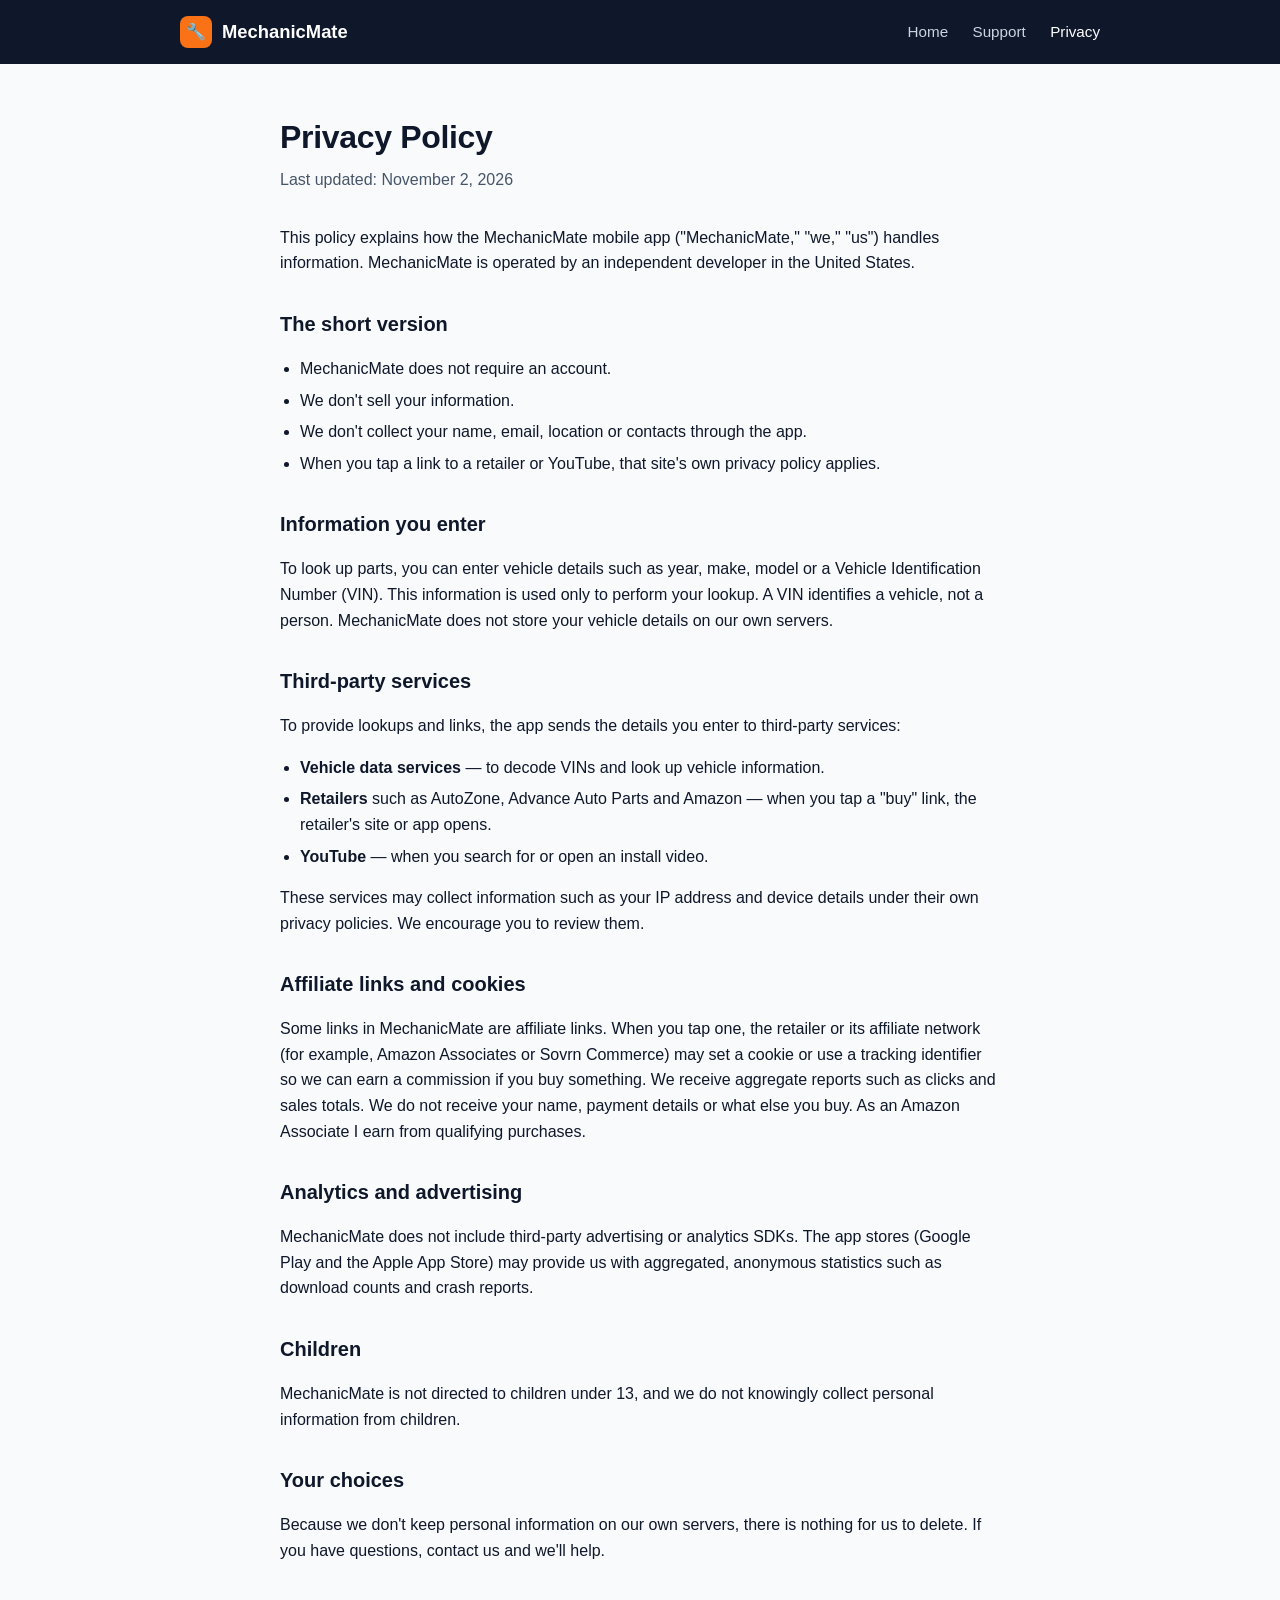
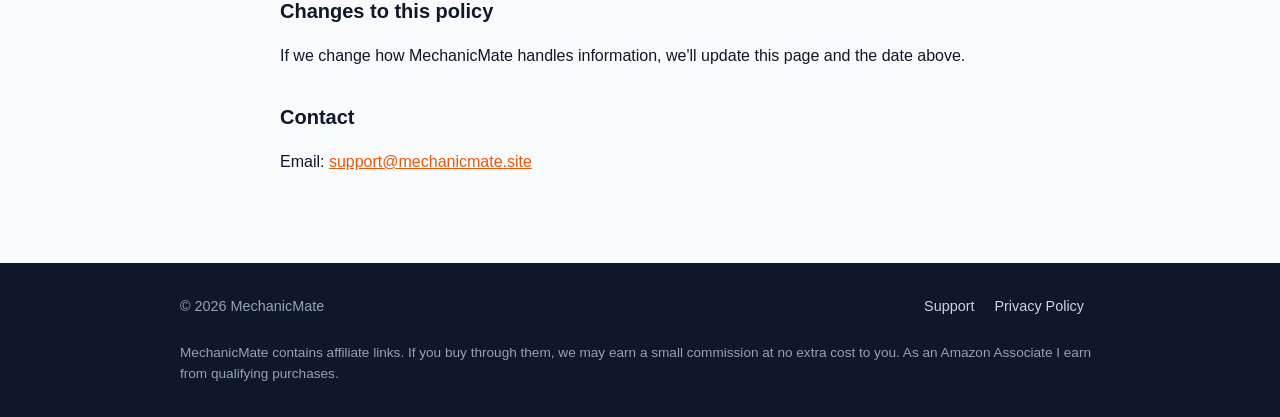
==== privacy.html @ b56219b1 "MechanicMate website: home, privacy policy, support page Co-Authored-By: Claude Opus 5.5 <noreply@an" ====
<!doctype html>
<html lang="en">
<head>
  <meta charset="utf-8">
  <meta name="viewport" content="width=device-width, initial-scale=1">
  <title>Privacy Policy — MechanicMate</title>
  <meta name="description" content="How MechanicMate handles your information.">
  <link rel="stylesheet" href="styles.css">
</head>
<body>

<header class="site">
  <div class="wrap">
    <a class="brand" href="/"><span class="brand-mark">🔧</span>MechanicMate</a>
    <nav>
      <a href="/">Home</a>
      <a href="/support.html">Support</a>
      <a href="/privacy.html" aria-current="page">Privacy</a>
    </nav>
  </div>
</header>

<main class="doc">
  <div class="wrap">
    <h1>Privacy Policy</h1>
    <p class="updated">Last updated: November 2, 2026</p>

    <p>This policy explains how the MechanicMate mobile app ("MechanicMate," "we," "us") handles information. MechanicMate is operated by an independent developer in the United States.</p>

    <h2>The short version</h2>
    <ul>
      <li>MechanicMate does not require an account.</li>
      <li>We don't sell your information.</li>
      <li>We don't collect your name, email, location or contacts through the app.</li>
      <li>When you tap a link to a retailer or YouTube, that site's own privacy policy applies.</li>
    </ul>

    <h2>Information you enter</h2>
    <p>To look up parts, you can enter vehicle details such as year, make, model or a Vehicle Identification Number (VIN). This information is used only to perform your lookup. A VIN identifies a vehicle, not a person. MechanicMate does not store your vehicle details on our own servers.</p>

    <h2>Third-party services</h2>
    <p>To provide lookups and links, the app sends the details you enter to third-party services:</p>
    <ul>
      <li><strong>Vehicle data services</strong> — to decode VINs and look up vehicle information.</li>
      <li><strong>Retailers</strong> such as AutoZone, Advance Auto Parts and Amazon — when you tap a "buy" link, the retailer's site or app opens.</li>
      <li><strong>YouTube</strong> — when you search for or open an install video.</li>
    </ul>
    <p>These services may collect information such as your IP address and device details under their own privacy policies. We encourage you to review them.</p>

    <h2>Affiliate links and cookies</h2>
    <p>Some links in MechanicMate are affiliate links. When you tap one, the retailer or its affiliate network (for example, Amazon Associates or Sovrn Commerce) may set a cookie or use a tracking identifier so we can earn a commission if you buy something. We receive aggregate reports such as clicks and sales totals. We do not receive your name, payment details or what else you buy. As an Amazon Associate I earn from qualifying purchases.</p>

    <h2>Analytics and advertising</h2>
    <p>MechanicMate does not include third-party advertising or analytics SDKs. The app stores (Google Play and the Apple App Store) may provide us with aggregated, anonymous statistics such as download counts and crash reports.</p>

    <h2>Children</h2>
    <p>MechanicMate is not directed to children under 13, and we do not knowingly collect personal information from children.</p>

    <h2>Your choices</h2>
    <p>Because we don't keep personal information on our own servers, there is nothing for us to delete. If you have questions, contact us and we'll help.</p>

    <h2>Changes to this policy</h2>
    <p>If we change how MechanicMate handles information, we'll update this page and the date above.</p>

    <h2>Contact</h2>
    <p>Email: <a href="mailto:support@mechanicmate.site">support@mechanicmate.site</a></p>
  </div>
</main>

<footer class="site">
  <div class="wrap">
    <div>© 2026 MechanicMate</div>
    <div>
      <a href="/support.html">Support</a>
      <a href="/privacy.html">Privacy Policy</a>
    </div>
    <p class="disclosure">MechanicMate contains affiliate links. If you buy through them, we may earn a small commission at no extra cost to you. As an Amazon Associate I earn from qualifying purchases.</p>
  </div>
</footer>

</body>
</html>
---- styles.css ----
:root {
  --slate: #0F172A;
  --slate-2: #1E293B;
  --slate-3: #334155;
  --text: #0F172A;
  --muted: #475569;
  --bg: #F8FAFC;
  --card: #FFFFFF;
  --line: #E2E8F0;
  --accent: #F97316;
  --accent-dark: #EA580C;
}

* { box-sizing: border-box; }

html, body { margin: 0; padding: 0; }

body {
  font-family: -apple-system, BlinkMacSystemFont, "Segoe UI", Roboto, Helvetica, Arial, sans-serif;
  color: var(--text);
  background: var(--bg);
  line-height: 1.6;
  -webkit-font-smoothing: antialiased;
}

a { color: var(--accent-dark); }

.wrap { max-width: 960px; margin: 0 auto; padding: 0 20px; }

/* Header */
header.site {
  background: var(--slate);
  color: #fff;
}
header.site .wrap {
  display: flex;
  align-items: center;
  justify-content: space-between;
  height: 64px;
}
.brand {
  display: flex;
  align-items: center;
  gap: 10px;
  color: #fff;
  text-decoration: none;
  font-weight: 700;
  font-size: 1.15rem;
}
.brand-mark {
  width: 32px; height: 32px;
  border-radius: 8px;
  background: var(--accent);
  display: grid; place-items: center;
  font-size: 1rem;
}
nav a {
  color: #CBD5E1;
  text-decoration: none;
  margin-left: 20px;
  font-size: 0.95rem;
}
nav a:hover, nav a[aria-current="page"] { color: #fff; }

/* Hero */
.hero {
  background: linear-gradient(180deg, var(--slate) 0%, var(--slate-2) 100%);
  color: #fff;
  padding: 72px 0 88px;
  text-align: center;
}
.hero h1 {
  font-size: clamp(2rem, 5vw, 3rem);
  line-height: 1.15;
  margin: 0 0 16px;
  letter-spacing: -0.02em;
}
.hero p {
  color: #CBD5E1;
  font-size: 1.15rem;
  max-width: 620px;
  margin: 0 auto 32px;
}
.badges {
  display: flex;
  gap: 12px;
  justify-content: center;
  flex-wrap: wrap;
}
.btn {
  display: inline-block;
  padding: 13px 22px;
  border-radius: 10px;
  font-weight: 600;
  text-decoration: none;
  font-size: 1rem;
}
.btn-primary { background: var(--accent); color: #fff; }
.btn-primary:hover { background: var(--accent-dark); }
.btn-ghost {
  background: transparent;
  color: #fff;
  border: 1px solid var(--slate-3);
}
.btn-ghost span { color: #94A3B8; font-weight: 400; }

/* Sections */
section { padding: 64px 0; }
section h2 {
  font-size: 1.75rem;
  margin: 0 0 8px;
  text-align: center;
  letter-spacing: -0.01em;
}
.lead {
  text-align: center;
  color: var(--muted);
  max-width: 600px;
  margin: 0 auto 40px;
}

.grid {
  display: grid;
  grid-template-columns: repeat(auto-fit, minmax(240px, 1fr));
  gap: 20px;
}
.card {
  background: var(--card);
  border: 1px solid var(--line);
  border-radius: 14px;
  padding: 24px;
}
.card .icon { font-size: 1.6rem; margin-bottom: 8px; }
.card h3 { margin: 0 0 6px; font-size: 1.1rem; }
.card p { margin: 0; color: var(--muted); }

.steps { counter-reset: step; list-style: none; padding: 0; max-width: 620px; margin: 0 auto; }
.steps li {
  counter-increment: step;
  position: relative;
  padding: 0 0 22px 52px;
}
.steps li::before {
  content: counter(step);
  position: absolute; left: 0; top: 0;
  width: 34px; height: 34px;
  border-radius: 50%;
  background: var(--slate);
  color: #fff;
  display: grid; place-items: center;
  font-weight: 700;
}
.steps strong { display: block; }
.steps span { color: var(--muted); }

.alt { background: #fff; border-top: 1px solid var(--line); border-bottom: 1px solid var(--line); }

.note {
  background: #FFF7ED;
  border: 1px solid #FED7AA;
  border-radius: 12px;
  padding: 18px 20px;
  color: #7C2D12;
  max-width: 720px;
  margin: 0 auto;
}

/* Document pages (privacy, support) */
.doc { padding: 48px 0 72px; }
.doc .wrap { max-width: 760px; }
.doc h1 { font-size: 2rem; margin: 0 0 4px; letter-spacing: -0.01em; }
.doc .updated { color: var(--muted); margin: 0 0 32px; }
.doc h2 { font-size: 1.25rem; margin: 32px 0 8px; text-align: left; }
.doc ul { padding-left: 20px; }
.doc li { margin-bottom: 6px; }

details {
  background: var(--card);
  border: 1px solid var(--line);
  border-radius: 12px;
  padding: 16px 20px;
  margin-bottom: 12px;
}
summary { font-weight: 600; cursor: pointer; }
details p { color: var(--muted); margin: 10px 0 0; }

/* Footer */
footer.site {
  background: var(--slate);
  color: #94A3B8;
  padding: 32px 0;
  font-size: 0.9rem;
}
footer.site .wrap { display: flex; flex-wrap: wrap; gap: 16px; justify-content: space-between; }
footer.site a { color: #CBD5E1; text-decoration: none; margin-right: 16px; }
footer.site a:hover { color: #fff; }
.disclosure { width: 100%; margin: 8px 0 0; font-size: 0.85rem; }

@media (max-width: 560px) {
  nav a { margin-left: 14px; font-size: 0.9rem; }
  .hero { padding: 56px 0 64px; }
  section { padding: 48px 0; }
}
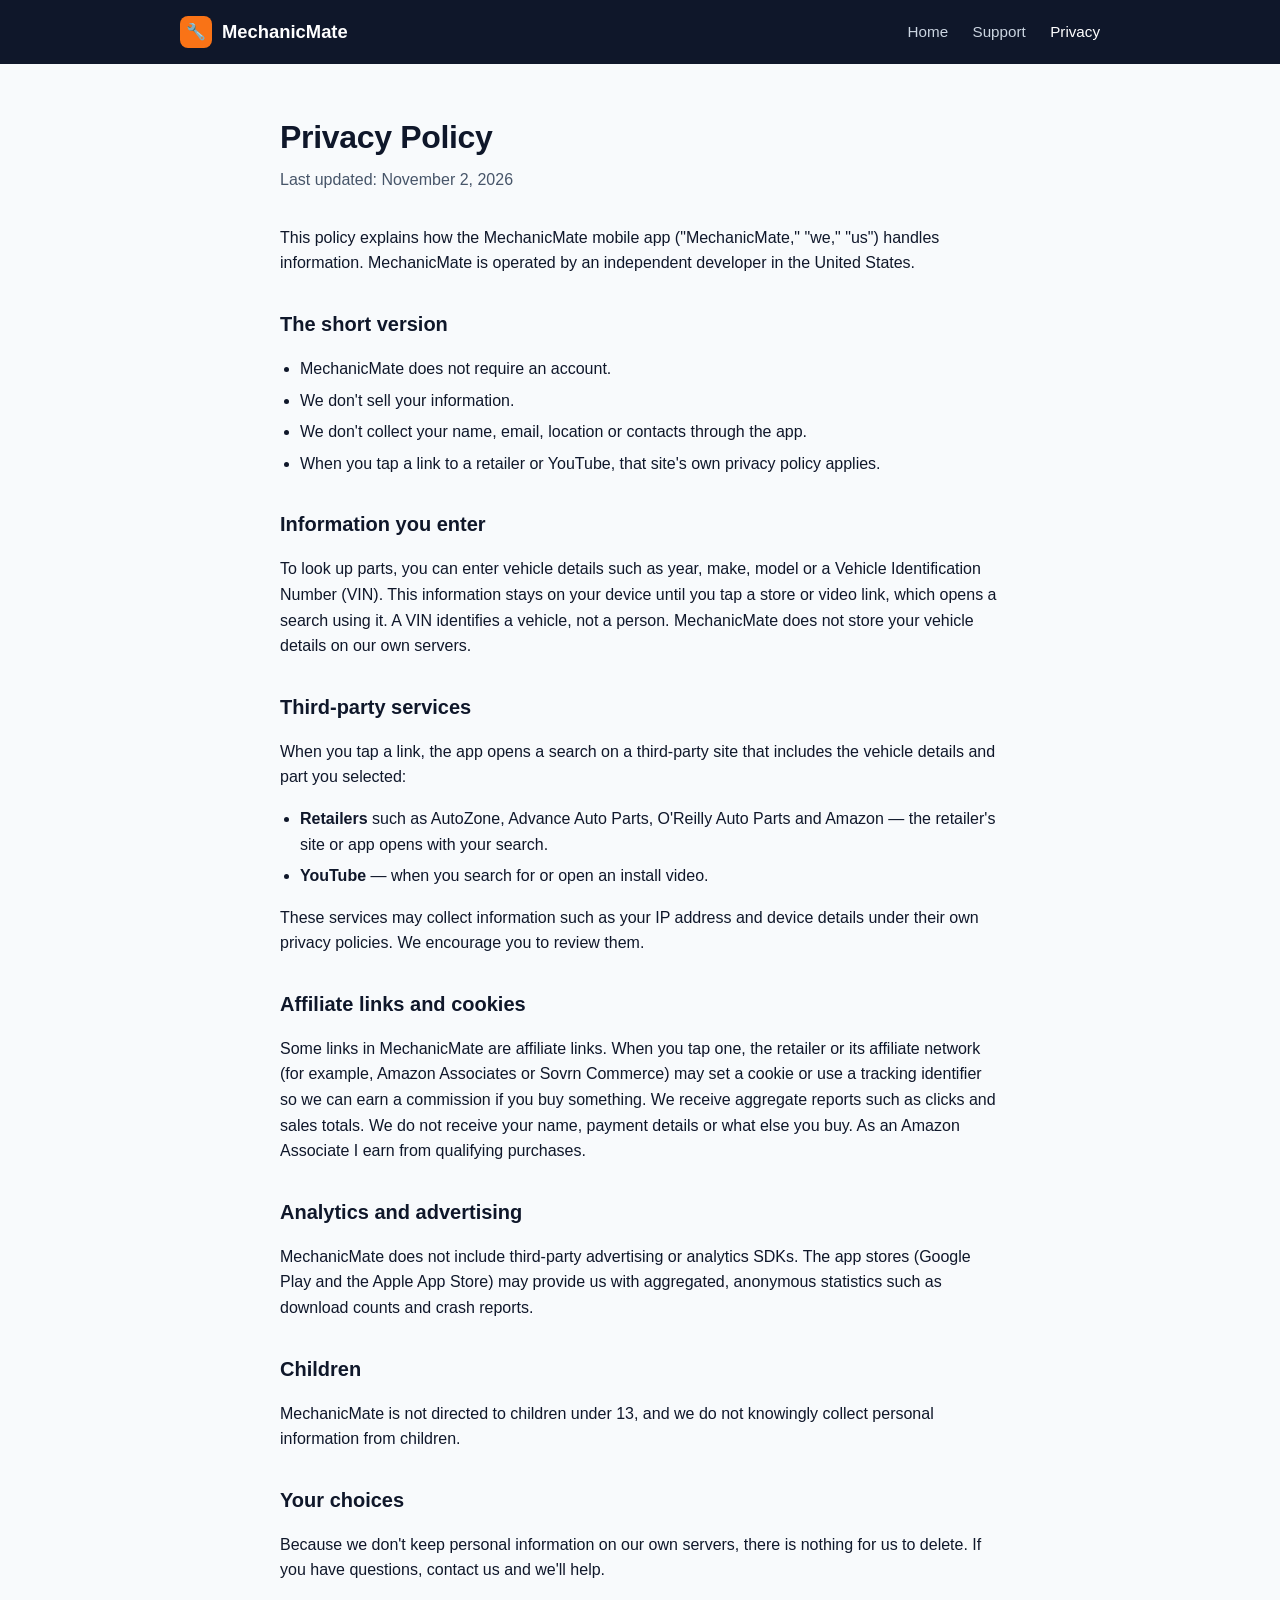
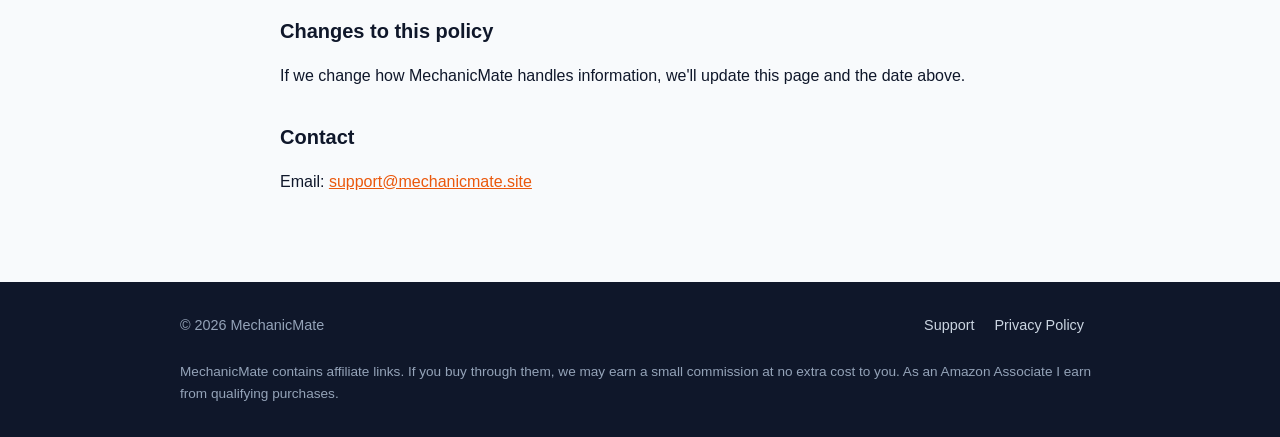
==== commit f3c1c6d4: "Correct VIN wording: app searches with VIN, does not decode it Co-Authored-By: Claude Opus 5.5 <nore" ====
--- a/privacy.html
+++ b/privacy.html
@@ -36,13 +36,12 @@
     </ul>
 
     <h2>Information you enter</h2>
-    <p>To look up parts, you can enter vehicle details such as year, make, model or a Vehicle Identification Number (VIN). This information is used only to perform your lookup. A VIN identifies a vehicle, not a person. MechanicMate does not store your vehicle details on our own servers.</p>
+    <p>To look up parts, you can enter vehicle details such as year, make, model or a Vehicle Identification Number (VIN). This information stays on your device until you tap a store or video link, which opens a search using it. A VIN identifies a vehicle, not a person. MechanicMate does not store your vehicle details on our own servers.</p>
 
     <h2>Third-party services</h2>
-    <p>To provide lookups and links, the app sends the details you enter to third-party services:</p>
+    <p>When you tap a link, the app opens a search on a third-party site that includes the vehicle details and part you selected:</p>
     <ul>
-      <li><strong>Vehicle data services</strong> — to decode VINs and look up vehicle information.</li>
-      <li><strong>Retailers</strong> such as AutoZone, Advance Auto Parts and Amazon — when you tap a "buy" link, the retailer's site or app opens.</li>
+      <li><strong>Retailers</strong> such as AutoZone, Advance Auto Parts, O'Reilly Auto Parts and Amazon — the retailer's site or app opens with your search.</li>
       <li><strong>YouTube</strong> — when you search for or open an install video.</li>
     </ul>
     <p>These services may collect information such as your IP address and device details under their own privacy policies. We encourage you to review them.</p>
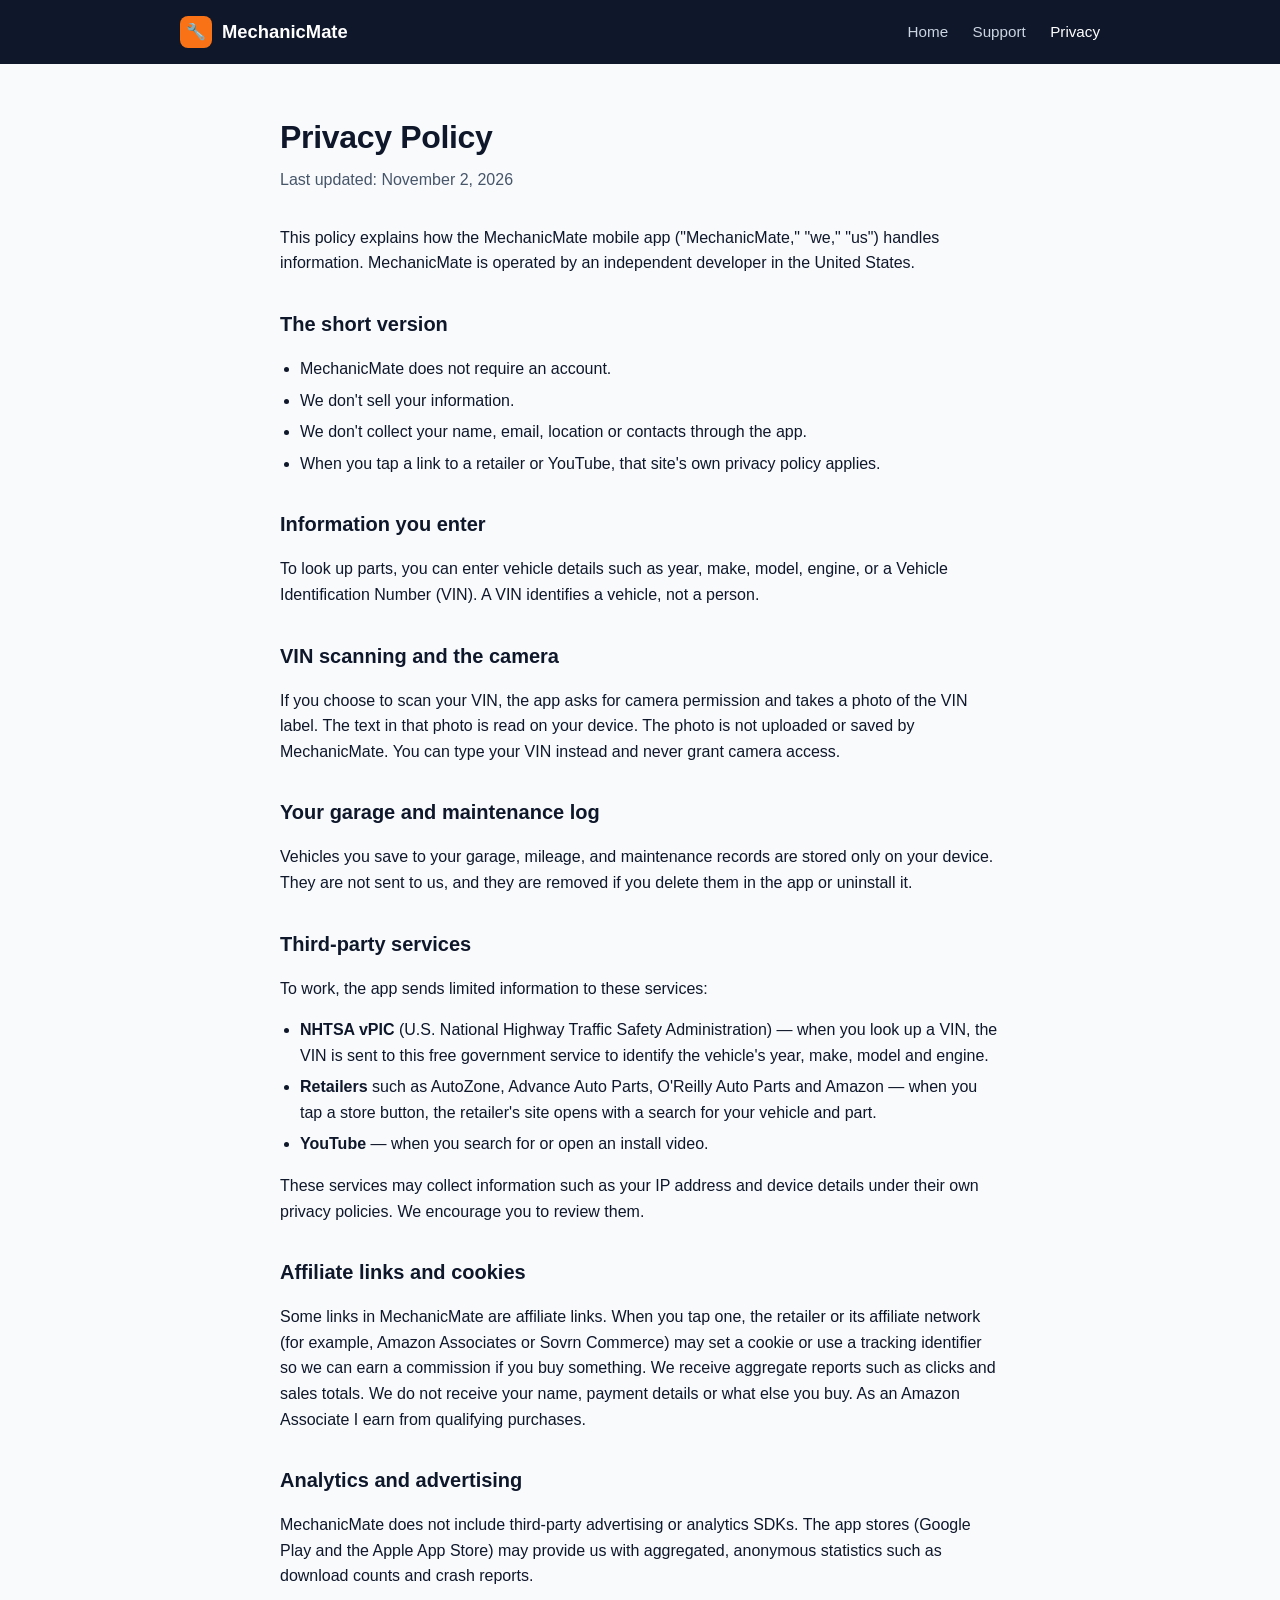
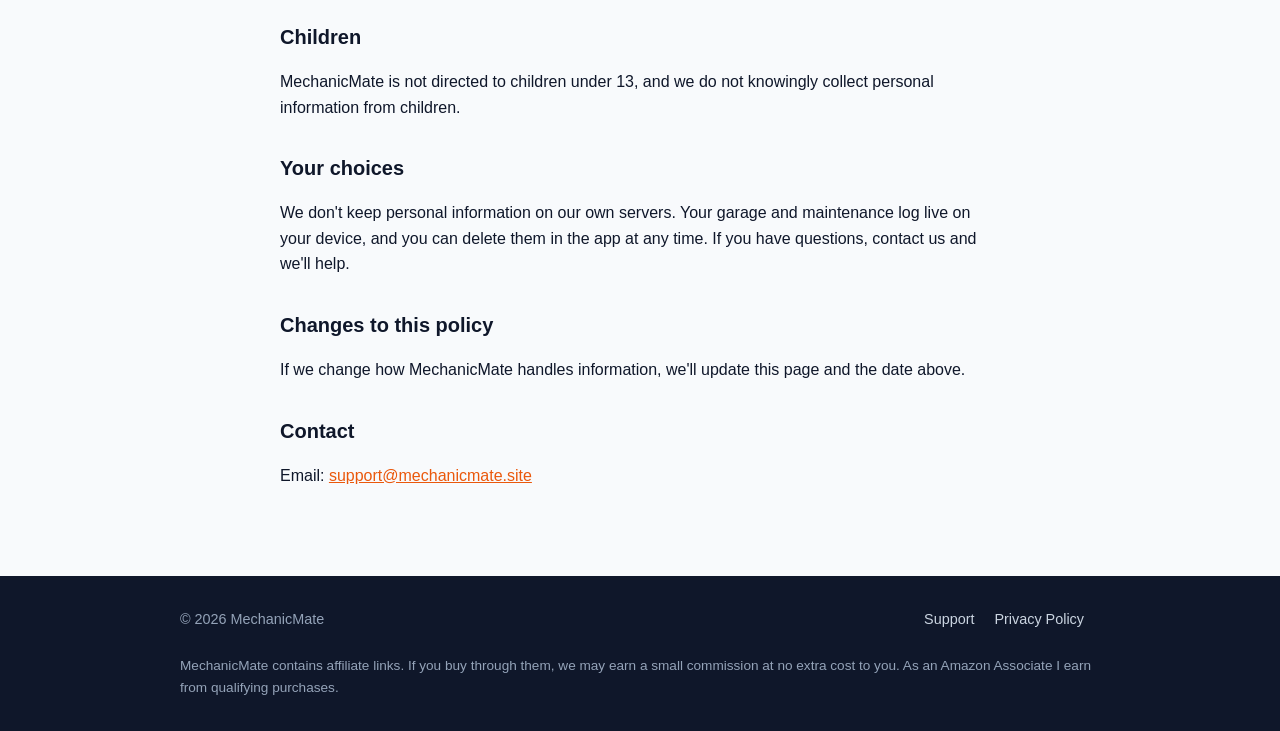
==== commit 4e52a029: "Privacy policy: NHTSA VIN decode, on-device VIN scan, local garage and maintenance log Co-Authored-B" ====
--- a/privacy.html
+++ b/privacy.html
@@ -36,12 +36,19 @@
     </ul>
 
     <h2>Information you enter</h2>
-    <p>To look up parts, you can enter vehicle details such as year, make, model or a Vehicle Identification Number (VIN). This information stays on your device until you tap a store or video link, which opens a search using it. A VIN identifies a vehicle, not a person. MechanicMate does not store your vehicle details on our own servers.</p>
+    <p>To look up parts, you can enter vehicle details such as year, make, model, engine, or a Vehicle Identification Number (VIN). A VIN identifies a vehicle, not a person.</p>
+
+    <h2>VIN scanning and the camera</h2>
+    <p>If you choose to scan your VIN, the app asks for camera permission and takes a photo of the VIN label. The text in that photo is read on your device. The photo is not uploaded or saved by MechanicMate. You can type your VIN instead and never grant camera access.</p>
+
+    <h2>Your garage and maintenance log</h2>
+    <p>Vehicles you save to your garage, mileage, and maintenance records are stored only on your device. They are not sent to us, and they are removed if you delete them in the app or uninstall it.</p>
 
     <h2>Third-party services</h2>
-    <p>When you tap a link, the app opens a search on a third-party site that includes the vehicle details and part you selected:</p>
+    <p>To work, the app sends limited information to these services:</p>
     <ul>
-      <li><strong>Retailers</strong> such as AutoZone, Advance Auto Parts, O'Reilly Auto Parts and Amazon — the retailer's site or app opens with your search.</li>
+      <li><strong>NHTSA vPIC</strong> (U.S. National Highway Traffic Safety Administration) — when you look up a VIN, the VIN is sent to this free government service to identify the vehicle's year, make, model and engine.</li>
+      <li><strong>Retailers</strong> such as AutoZone, Advance Auto Parts, O'Reilly Auto Parts and Amazon — when you tap a store button, the retailer's site opens with a search for your vehicle and part.</li>
       <li><strong>YouTube</strong> — when you search for or open an install video.</li>
     </ul>
     <p>These services may collect information such as your IP address and device details under their own privacy policies. We encourage you to review them.</p>
@@ -56,7 +63,7 @@
     <p>MechanicMate is not directed to children under 13, and we do not knowingly collect personal information from children.</p>
 
     <h2>Your choices</h2>
-    <p>Because we don't keep personal information on our own servers, there is nothing for us to delete. If you have questions, contact us and we'll help.</p>
+    <p>We don't keep personal information on our own servers. Your garage and maintenance log live on your device, and you can delete them in the app at any time. If you have questions, contact us and we'll help.</p>
 
     <h2>Changes to this policy</h2>
     <p>If we change how MechanicMate handles information, we'll update this page and the date above.</p>
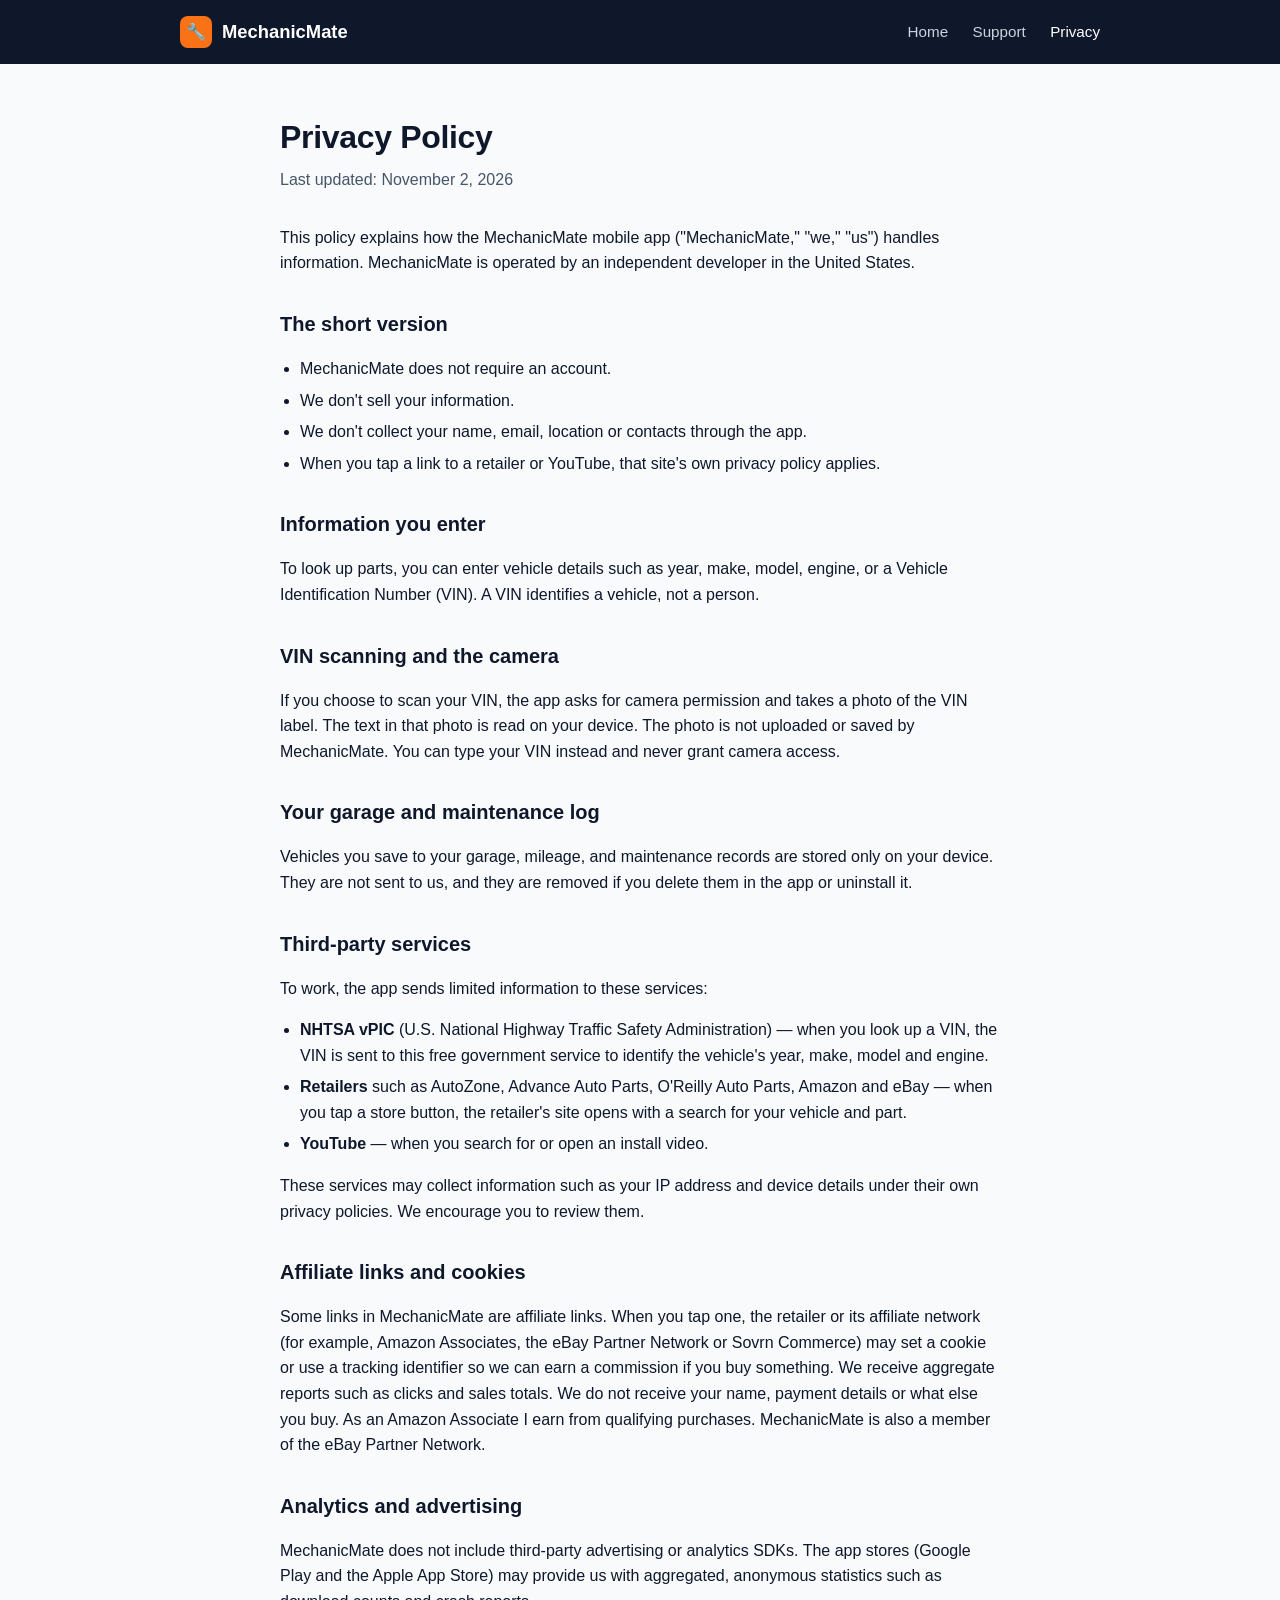
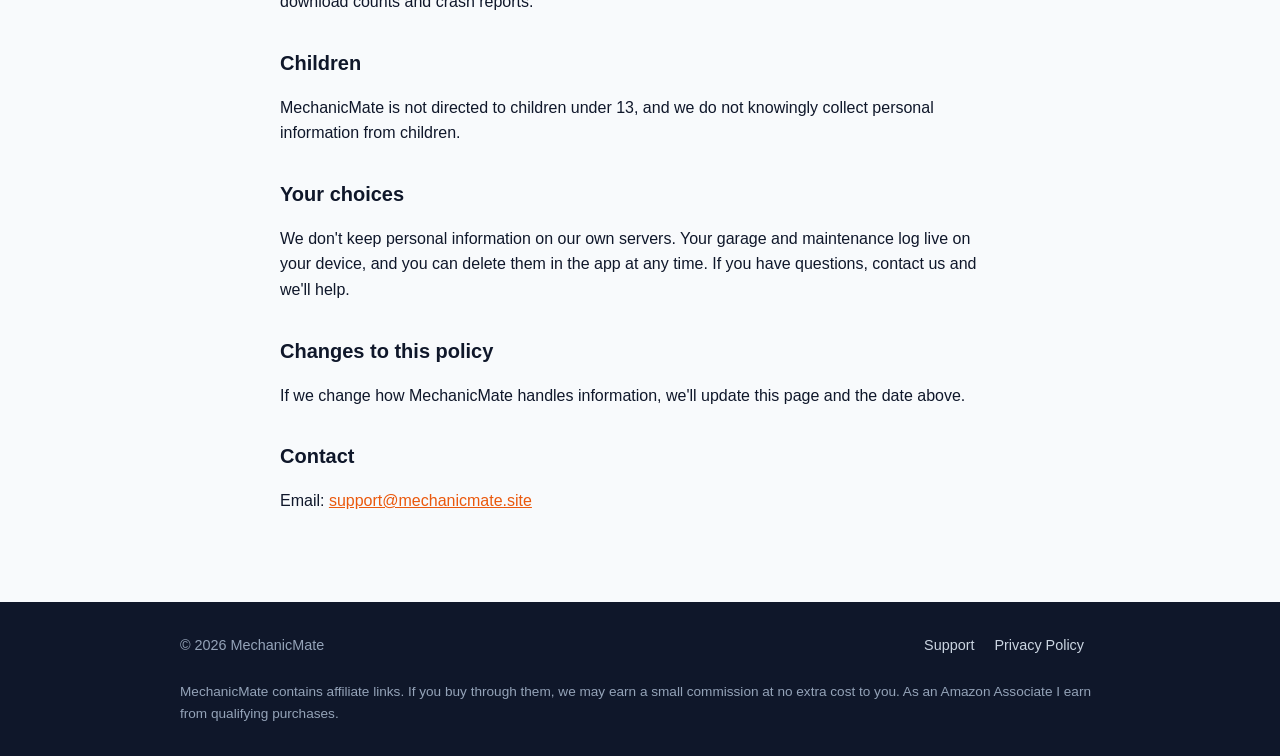
==== commit b8cc0581: "Add eBay Partner Network links and disclosure Replace EBAY_CAMPAIGN_ID in index.html with the EPN ca" ====
--- a/privacy.html
+++ b/privacy.html
@@ -48,13 +48,13 @@
     <p>To work, the app sends limited information to these services:</p>
     <ul>
       <li><strong>NHTSA vPIC</strong> (U.S. National Highway Traffic Safety Administration) — when you look up a VIN, the VIN is sent to this free government service to identify the vehicle's year, make, model and engine.</li>
-      <li><strong>Retailers</strong> such as AutoZone, Advance Auto Parts, O'Reilly Auto Parts and Amazon — when you tap a store button, the retailer's site opens with a search for your vehicle and part.</li>
+      <li><strong>Retailers</strong> such as AutoZone, Advance Auto Parts, O'Reilly Auto Parts, Amazon and eBay — when you tap a store button, the retailer's site opens with a search for your vehicle and part.</li>
       <li><strong>YouTube</strong> — when you search for or open an install video.</li>
     </ul>
     <p>These services may collect information such as your IP address and device details under their own privacy policies. We encourage you to review them.</p>
 
     <h2>Affiliate links and cookies</h2>
-    <p>Some links in MechanicMate are affiliate links. When you tap one, the retailer or its affiliate network (for example, Amazon Associates or Sovrn Commerce) may set a cookie or use a tracking identifier so we can earn a commission if you buy something. We receive aggregate reports such as clicks and sales totals. We do not receive your name, payment details or what else you buy. As an Amazon Associate I earn from qualifying purchases.</p>
+    <p>Some links in MechanicMate are affiliate links. When you tap one, the retailer or its affiliate network (for example, Amazon Associates, the eBay Partner Network or Sovrn Commerce) may set a cookie or use a tracking identifier so we can earn a commission if you buy something. We receive aggregate reports such as clicks and sales totals. We do not receive your name, payment details or what else you buy. As an Amazon Associate I earn from qualifying purchases. MechanicMate is also a member of the eBay Partner Network.</p>
 
     <h2>Analytics and advertising</h2>
     <p>MechanicMate does not include third-party advertising or analytics SDKs. The app stores (Google Play and the Apple App Store) may provide us with aggregated, anonymous statistics such as download counts and crash reports.</p>
--- a/styles.css
+++ b/styles.css
@@ -102,6 +102,12 @@
   color: #fff;
   border: 1px solid var(--slate-3);
 }
+.btn-outline {
+  background: var(--card);
+  color: var(--text);
+  border: 1px solid var(--line);
+}
+.btn-outline:hover { border-color: var(--accent); color: var(--accent-dark); }
 .btn-ghost span { color: #94A3B8; font-weight: 400; }
 
 /* Sections */
